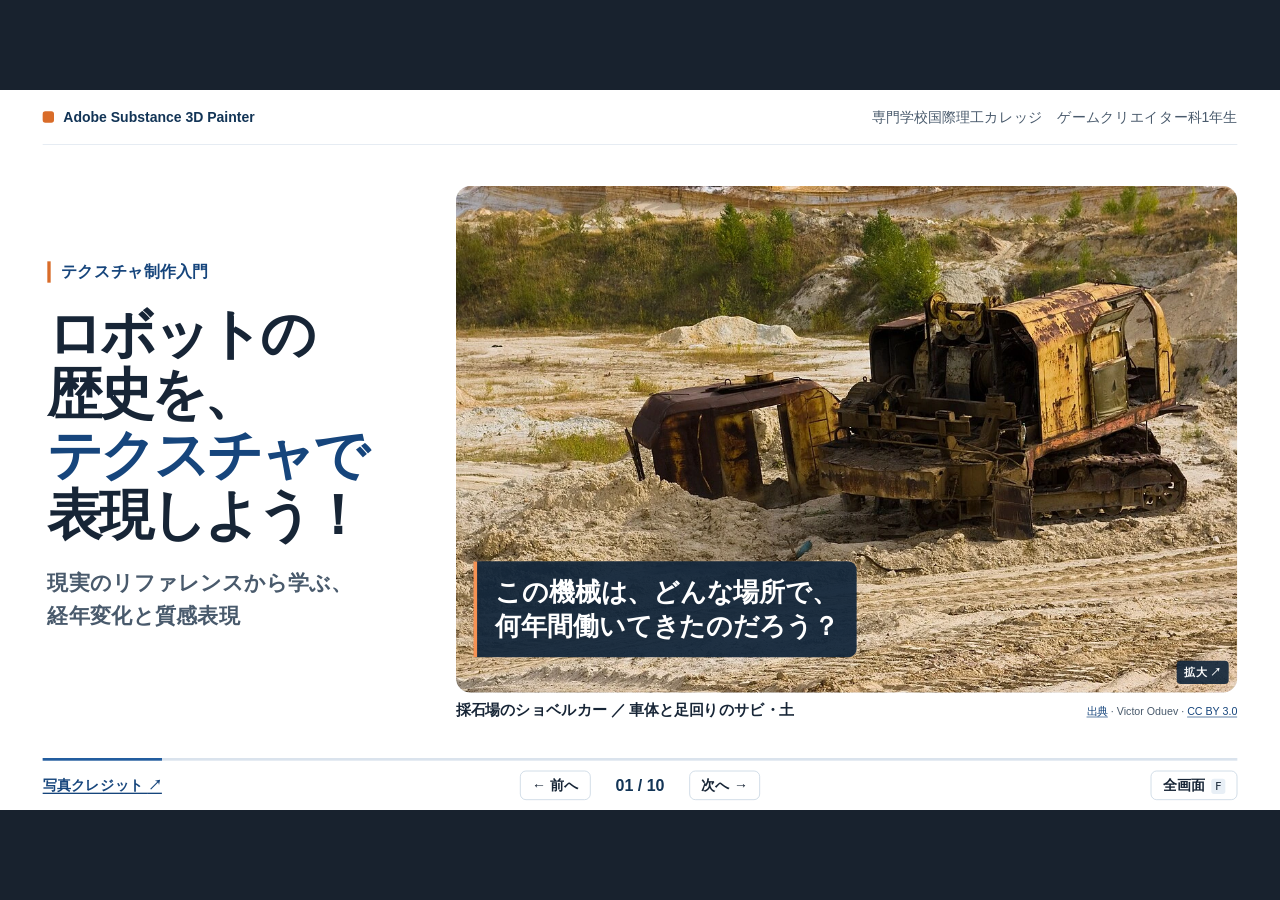
==== index.html @ 0c0b5a68 "Publish robot texture lesson" ====
<!doctype html>
<html lang="ja">
<head>
  <meta charset="utf-8">
  <meta name="viewport" content="width=device-width, initial-scale=1">
  <title>ロボットの歴史を、テクスチャで表現しよう！</title>
  <link rel="stylesheet" href="styles.css">
  <script defer src="photos.js"></script>
  <script defer src="lesson.js"></script>
  <script defer src="app.js"></script>
</head>
<body>
  <main id="viewport" aria-label="Substance 3D Painter 授業スライド">
    <div id="stage">
      <header class="masthead">
        <span class="course"><span class="brand-mark" aria-hidden="true"></span>Adobe Substance 3D Painter</span>
        <span>専門学校国際理工カレッジ　ゲームクリエイター科1年生</span>
      </header>
      <div id="slides"></div>
      <footer class="toolbar">
        <progress id="progress" max="10" value="1" aria-label="スライドの進行状況"></progress>
        <div class="toolbar-row">
          <a href="credits.html" target="_blank" rel="noopener">写真クレジット <span aria-hidden="true">↗</span></a>
          <nav aria-label="スライド操作">
            <button type="button" id="prev">← 前へ</button>
            <output id="counter" aria-live="polite">01 / 10</output>
            <button type="button" id="next">次へ →</button>
          </nav>
          <button type="button" id="fullscreen">全画面 <kbd>F</kbd></button>
        </div>
      </footer>
      <dialog id="photo-dialog" aria-labelledby="photo-title">
        <form method="dialog"><button type="submit" autofocus>写真を閉じる <kbd>Esc</kbd></button></form>
        <figure id="photo-preview"></figure>
      </dialog>
    </div>
  </main>
</body>
</html>
---- styles.css ----
:root {
  color-scheme: light;
  font-family: "BIZ UDPGothic", "Yu Gothic UI", "Meiryo", sans-serif;
  color: #172536;
  background: #18222e;
  --blue: #16457c;
  --blue-dark: #123456;
  --orange: #9c430b;
  --soft-orange: #fff1e6;
  --soft-blue: #edf4fb;
  --muted: #495a6c;
  --line: #dae3ed;
}
* { box-sizing: border-box; }
body { margin: 0; overflow: hidden; }
h1, h2, h3, p, figure, dl, dd { margin: 0; }
button, a { -webkit-tap-highlight-color: transparent; }
button { font: inherit; color: inherit; cursor: pointer; }
a { color: var(--blue); text-underline-offset: .18em; }
button:focus-visible, a:focus-visible { outline: 4px solid #c45a16; outline-offset: 3px; }
[hidden] { display: none !important; }
#viewport { position: fixed; inset: 0; overflow: hidden; }
#stage {
  position: absolute; top: 50%; left: 50%; width: 1920px; height: 1080px;
  transform: translate(-50%, -50%) scale(var(--scale, 1));
  background: #fff;
}
@supports (transform: scale(calc(100vw / 1920px))) {
  #stage {
    transform: translate(-50%, -50%) scale(min(calc(100vw / 1920px), calc(100vh / 1080px)));
  }
}
.masthead {
  position: absolute; inset: 0 64px auto; height: 82px;
  display: flex; align-items: center; justify-content: space-between;
  border-bottom: 1px solid var(--line); color: var(--muted); font-size: 21px;
}
.course { display: flex; align-items: center; gap: 14px; color: var(--blue-dark); font-weight: 700; }
.brand-mark { width: 17px; height: 17px; border-radius: 4px; background: #d96c29; }
.slide { position: absolute; inset: 106px 64px 89px; overflow: hidden; }
.eyebrow { font-size: 24px; font-weight: 700; color: var(--blue); }
.slide-heading .eyebrow { margin-bottom: 9px; }
.slide-heading h2 { font-size: 60px; line-height: 1.16; letter-spacing: -.028em; }
.lead { font-size: 33px; line-height: 1.42; font-weight: 650; }
.toolbar { position: absolute; inset: auto 64px 0; height: 78px; }
.toolbar progress {
  display: block; width: 100%; height: 4px; appearance: none;
  border: none; background: var(--line); color: #235d9f;
}
progress::-webkit-progress-bar { background: var(--line); }
progress::-webkit-progress-value { background: #235d9f; }
.toolbar-row { height: 74px; display: grid; grid-template-columns: 1fr auto 1fr; align-items: center; }
.toolbar-row > a { justify-self: start; font-size: 21px; font-weight: 700; }
.toolbar nav { display: flex; align-items: center; gap: 18px; }
.toolbar button, #photo-dialog button[type="submit"] {
  border: 1px solid #bdcddd; border-radius: 9px; background: #fff;
  padding: 8px 17px; font-size: 21px; font-weight: 700; line-height: 1.25;
}
.toolbar button:hover, #photo-dialog button[type="submit"]:hover { background: var(--soft-blue); }
.toolbar output { color: var(--blue-dark); min-width: 112px; text-align: center; font-size: 24px; font-variant-numeric: tabular-nums; font-weight: 750; }
#fullscreen { justify-self: end; }
kbd { font: .78em ui-monospace, monospace; margin-left: 4px; padding: .12em .35em; border-radius: 4px; background: #e8eff6; }

.photo-frame { display: block; position: relative; width: 100%; padding: 0; border: 0; overflow: hidden; background: #e6edf4; }
.photo-frame img { display: block; width: 100%; height: 100%; object-fit: cover; }
.zoom-label {
  position: absolute; bottom: 13px; right: 13px; padding: 6px 11px;
  border-radius: 6px; color: #fff; background: #12263be8; font-size: 17px; font-weight: 700;
}
figure small { display: block; font-size: 16px; line-height: 1.3; color: var(--muted); }
.photo-frame:focus-visible { outline-offset: -6px; }

.cover { display: grid; grid-template-columns: 584px minmax(0, 1fr); gap: 36px; align-items: center; }
.cover-copy { padding: 0 0 27px 7px; }
.cover-copy .eyebrow { padding-left: 15px; border-left: 5px solid #d96c29; margin-bottom: 33px; }
.cover h1 { font-size: 82px; line-height: 1.10; letter-spacing: -.052em; font-weight: 800; }
.cover h1 span { color: var(--blue); }
.cover-subtitle { margin-top: 32px; font-size: 32px; font-weight: 700; line-height: 1.53; color: var(--muted); }
.cover-figure { position: relative; margin-bottom: 8px; }
.cover-photo { height: 760px; border-radius: 22px; }
.cover-photo img { object-position: 70% 50%; }
.hero-question {
  position: absolute; bottom: 94px; left: 26px; padding: 20px 27px;
  border-left: 6px solid #f69253; border-radius: 0 13px 13px 0; pointer-events: none;
  background: #12263bef; color: white; font-size: 39px; font-weight: 750; line-height: 1.34;
}
.cover figcaption { display: flex; flex-wrap: wrap; justify-content: space-between; align-items: baseline; gap: 8px 20px; padding-top: 11px; font-size: 22px; font-weight: 700; }
.cover figcaption small { font-weight: 500; }

.setup .lead { margin-top: 23px; }
.setup-grid { display: grid; grid-template-columns: 1.47fr 1fr; gap: 29px; margin-top: 30px; }
table { width: 100%; border-spacing: 0; border-collapse: separate; overflow: hidden; border: 1px solid var(--line); border-radius: 14px; }
thead th { background: var(--blue-dark); color: white; }
.environment-table th, .environment-table td { padding: 25px 22px; text-align: left; font-size: 32px; line-height: 1.23; }
.environment-table tbody tr:nth-child(even), .comparison tbody tr:nth-child(even) { background: #f3f7fb; }
.environment-table tbody th, .environment-table tbody td, .comparison tbody th, .comparison td { border-top: 1px solid var(--line); }
.environment-table tbody th { color: var(--blue-dark); white-space: nowrap; }
.principle { display: flex; flex-direction: column; justify-content: center; padding: 31px 38px 33px; background: var(--soft-orange); border-radius: 15px; }
.principle .eyebrow { color: var(--orange); }
.principle-question { color: var(--orange); font-size: 70px; line-height: 1.12; font-weight: 800; letter-spacing: -.035em; margin: 24px 0; }
.principle > p:last-child { font-size: 32px; line-height: 1.38; font-weight: 650; }

.case-context { display: grid; grid-template-columns: 570px 1fr; gap: 22px; margin: 22px 0 25px; }
.history, .finishes { border-radius: 13px; padding: 16px 22px 18px; }
.history { background: var(--soft-blue); border-left: 5px solid #3972ab; }
.finishes { background: var(--soft-orange); border-left: 5px solid #cf6220; }
.case-context h3 { font-size: 23px; color: var(--blue); margin-bottom: 8px; }
.finishes h3 { color: var(--orange); }
.history p, .finishes li { font-size: 28px; line-height: 1.34; font-weight: 650; }
.finishes ul { display: flex; flex-wrap: wrap; gap: 7px 22px; padding: 0; margin: 0; list-style: none; }
.finishes li::before { content: "•"; color: var(--orange); font-weight: 800; margin-right: .28em; }
.photo-grid { display: grid; grid-template-columns: repeat(3, minmax(0, 1fr)); gap: 22px; }
.photo-card { overflow: hidden; border-radius: 15px; background: #f4f7fa; border: 1px solid var(--line); }
.photo-card .photo-frame { height: 410px; }
.photo-card .portrait img { object-fit: contain; }
.photo-card .fire-truck img { object-position: 50% 90%; }
.photo-card .boat img { object-position: 95% 50%; }
.photo-card .burned img { object-position: 48% 56%; }
.photo-card .armoured img { object-position: 28% 50%; }
.photo-card figcaption { min-height: 144px; padding: 13px 17px 11px; }
.photo-card h3 { font-size: 30px; letter-spacing: -.027em; line-height: 1.22; }
.photo-card p { margin-top: 6px; min-height: 62px; color: var(--muted); font-size: 25px; font-weight: 650; line-height: 1.23; }
.photo-card small { margin-top: 4px; overflow-wrap: anywhere; }

.compare-intro { margin: 20px 0; display: flex; align-items: center; justify-content: space-between; gap: 25px; }
.legend { display: flex; gap: 25px; color: var(--muted); font-size: 24px; font-weight: 700; }
.comparison { table-layout: fixed; }
.comparison th, .comparison td { padding: 13px 18px; text-align: center; font-size: 33px; line-height: 1.25; font-weight: 700; }
.comparison thead th { font-size: 28px; padding: 17px 18px; }
.comparison th:first-child { text-align: left; width: 290px; padding-left: 25px; }
.comparison tbody th { color: var(--blue-dark); }
.level-2 { color: #97400c; }
.comparison .level-2 { background: #ffeddf; }
.level-1 { color: #235d9f; }
.level-0 { color: #65788a; }
.compare-note { font-size: 28px; color: var(--muted); font-weight: 650; margin-top: 19px; }

.observation-steps {
  display: grid; grid-template-columns: repeat(5, max-content); justify-content: space-between; gap: 10px;
  margin: 19px 0 22px; padding: 14px 21px; background: var(--soft-blue); border-radius: 12px; list-style: none; counter-reset: step;
}
.observation-steps li { display: flex; align-items: center; gap: 12px; font-size: 28px; font-weight: 750; color: var(--blue-dark); }
.observation-steps li::before {
  counter-increment: step; content: counter(step); width: 37px; height: 37px; border-radius: 50%;
  display: grid; place-items: center; font-size: 21px; background: var(--blue); color: #fff;
}
.observe-grid { display: grid; grid-template-columns: 1.08fr 1fr; gap: 24px; }
.observe-photos { display: grid; grid-template-columns: 1.34fr 1fr; gap: 12px; min-width: 0; }
.observe-photos figure { min-width: 0; border-radius: 13px; background: #f4f7fa; overflow: hidden; }
.observe-photos .photo-frame { height: 402px; }
.observe-photos .photo-frame img { position: absolute; height: auto; max-width: none; }
.detail-paint img { width: 134%; left: -12%; top: -4%; }
.detail-track img { width: 250%; left: -125%; top: -12%; }
.observe-photos figcaption { padding: 14px 14px 10px; }
.observe-photos figcaption strong { display: block; font-size: 22px; line-height: 1.3; }
.observe-photos small { margin-top: 6px; }
.pin { position: absolute; display: grid; place-items: center; width: 38px; height: 38px; border: 3px solid white; border-radius: 50%; color: #fff; background: #174578; box-shadow: 0 0 0 2px #172536; font-size: 21px; font-weight: 800; transform: translate(-50%, -50%); }
.pin-a { left: 24%; top: 46%; }
.pin-b { left: 64%; top: 24%; }
.pin-c { left: 61%; top: 63%; }
.painter { background: var(--soft-blue); border-radius: 13px; padding: 19px 22px 17px; }
.painter h3 { font-size: 34px; color: var(--blue-dark); margin-bottom: 7px; }
.painter dl div { display: grid; grid-template-columns: 202px 1fr; gap: 10px; padding: 10px 0; border-bottom: 1px solid #cbdcec; }
.painter dl div:last-child { border-bottom: 0; }
.painter dt { font-size: 23px; color: var(--blue); font-weight: 800; }
.painter dd { font-size: 26px; font-weight: 650; line-height: 1.26; }
.observe-notes { display: flex; gap: 25px; margin-top: 17px; }
.observe-notes p { background: var(--soft-orange); padding: 11px 17px; flex: 1; border-radius: 8px; font-size: 23px; font-weight: 700; color: #773a17; }

.task .lead { margin-top: 20px; }
.assignment-grid { display: grid; grid-template-columns: 1.15fr 1fr; gap: 25px; margin-top: 23px; }
.assignment-plan, .assignment-refs { padding: 27px 32px; border-radius: 15px; }
.assignment-plan { background: var(--soft-blue); }
.assignment-refs { background: var(--soft-orange); }
.assignment-grid h3 { color: var(--blue-dark); font-size: 38px; }
.assignment-refs h3 { color: var(--orange); }
.assignment-plan ol { margin: 15px 0 0; padding: 0; counter-reset: assign; list-style: none; }
.assignment-plan li { display: grid; grid-template-columns: 53px 300px 1fr; align-items: center; gap: 8px; font-size: 31px; line-height: 1.24; min-height: 76px; border-bottom: 1px solid #cadbec; }
.assignment-plan li:last-child { border-bottom: 0; }
.assignment-plan li::before { counter-increment: assign; content: counter(assign, decimal-leading-zero); font-weight: 800; color: var(--blue); font-variant-numeric: tabular-nums; }
.assignment-plan li span { color: var(--muted); font-size: 26px; }
.quantity { display: flex; gap: 14px; align-items: baseline; color: var(--orange); font-weight: 800; margin: 0 0 9px; }
.quantity strong { font-size: 112px; line-height: 1.08; }
.quantity span { font-size: 44px; }
.assignment-refs > p:not(.quantity), .example p { font-size: 30px; font-weight: 650; line-height: 1.3; }
.example { margin-top: 22px; border-top: 1px solid #e2c4ac; padding-top: 13px; }
.example span { display: block; color: var(--orange); font-weight: 700; font-size: 21px; margin-bottom: 4px; }
.closing { margin-top: 27px; padding: 24px 30px; background: var(--blue-dark); color: white; border-radius: 12px; font-size: 51px; text-align: center; font-weight: 800; letter-spacing: -.035em; }

#photo-dialog {
  position: fixed; inset: 0; margin: auto; width: min(86vw, 1590px); height: min(90vh, 960px);
  max-width: none; max-height: none; background: white; color: #172536;
  padding: clamp(12px, 1.4vw, 26px); border: none; border-radius: 18px;
}
#photo-dialog[open] { display: grid; grid-template-rows: auto minmax(0, 1fr); gap: 10px; }
#photo-dialog::backdrop { background: #0c192be0; }
#photo-dialog form { text-align: right; }
#photo-dialog button[type="submit"] { font-size: clamp(14px, 1.15vw, 21px); }
#photo-preview { display: grid; grid-template-rows: minmax(0, 1fr) auto; gap: 8px; }
#photo-preview img { display: block; width: 100%; height: 100%; min-height: 0; object-fit: contain; background: #edf4fa; border-radius: 12px; }
#photo-preview h2 { font-size: clamp(18px, 1.8vw, 34px); }
#photo-preview p { font-size: clamp(15px, 1.4vw, 27px); margin: 4px 0; }
#photo-preview small { font-size: clamp(12px, 1.1vw, 20px); }
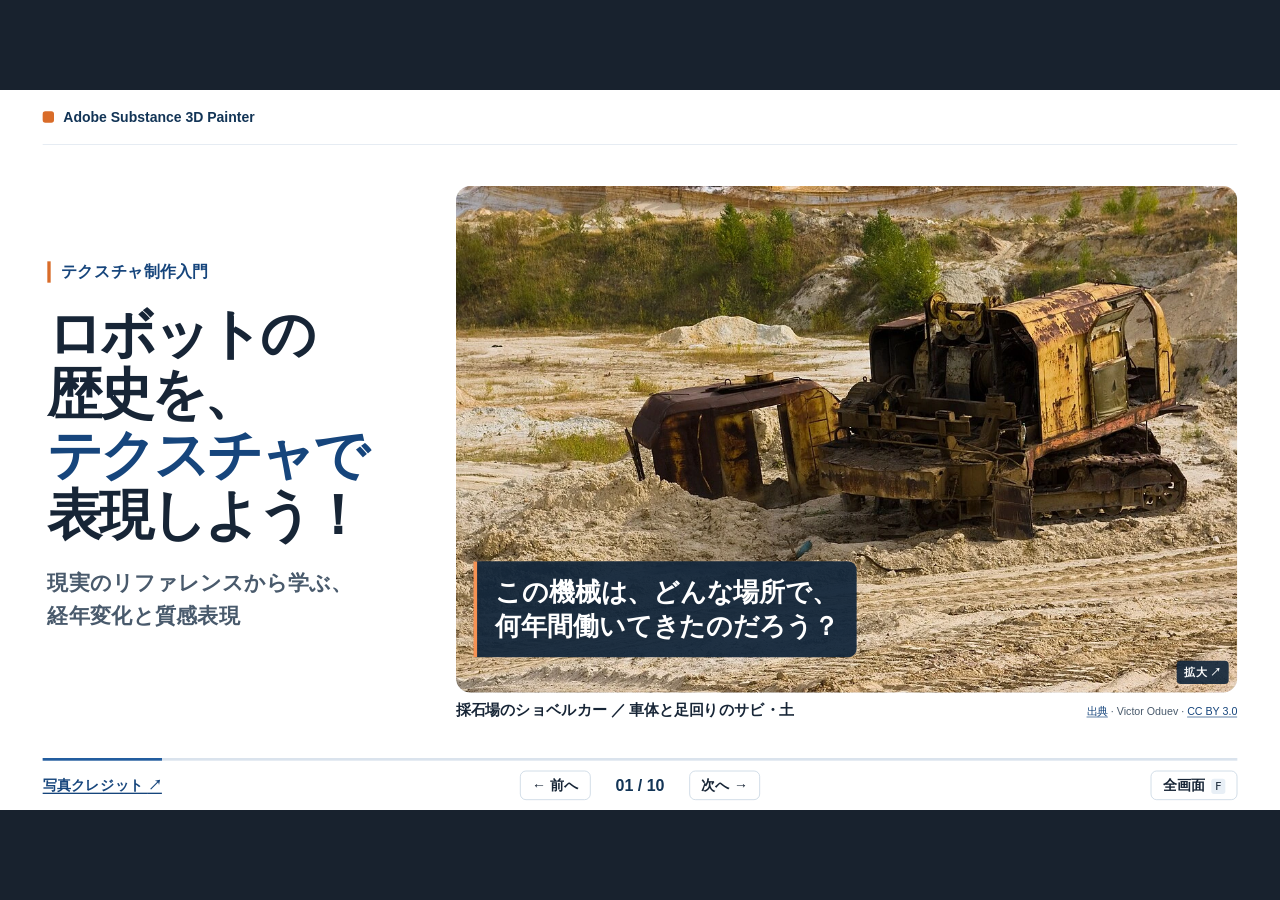
==== commit a1fd32a5: "Revise lesson header and reference photo count" ====
--- a/index.html
+++ b/index.html
@@ -4,6 +4,7 @@
   <meta charset="utf-8">
   <meta name="viewport" content="width=device-width, initial-scale=1">
   <title>ロボットの歴史を、テクスチャで表現しよう！</title>
+  <link rel="icon" href="data:,">
   <link rel="stylesheet" href="styles.css">
   <script defer src="photos.js"></script>
   <script defer src="lesson.js"></script>
@@ -14,7 +15,6 @@
     <div id="stage">
       <header class="masthead">
         <span class="course"><span class="brand-mark" aria-hidden="true"></span>Adobe Substance 3D Painter</span>
-        <span>専門学校国際理工カレッジ　ゲームクリエイター科1年生</span>
       </header>
       <div id="slides"></div>
       <footer class="toolbar">
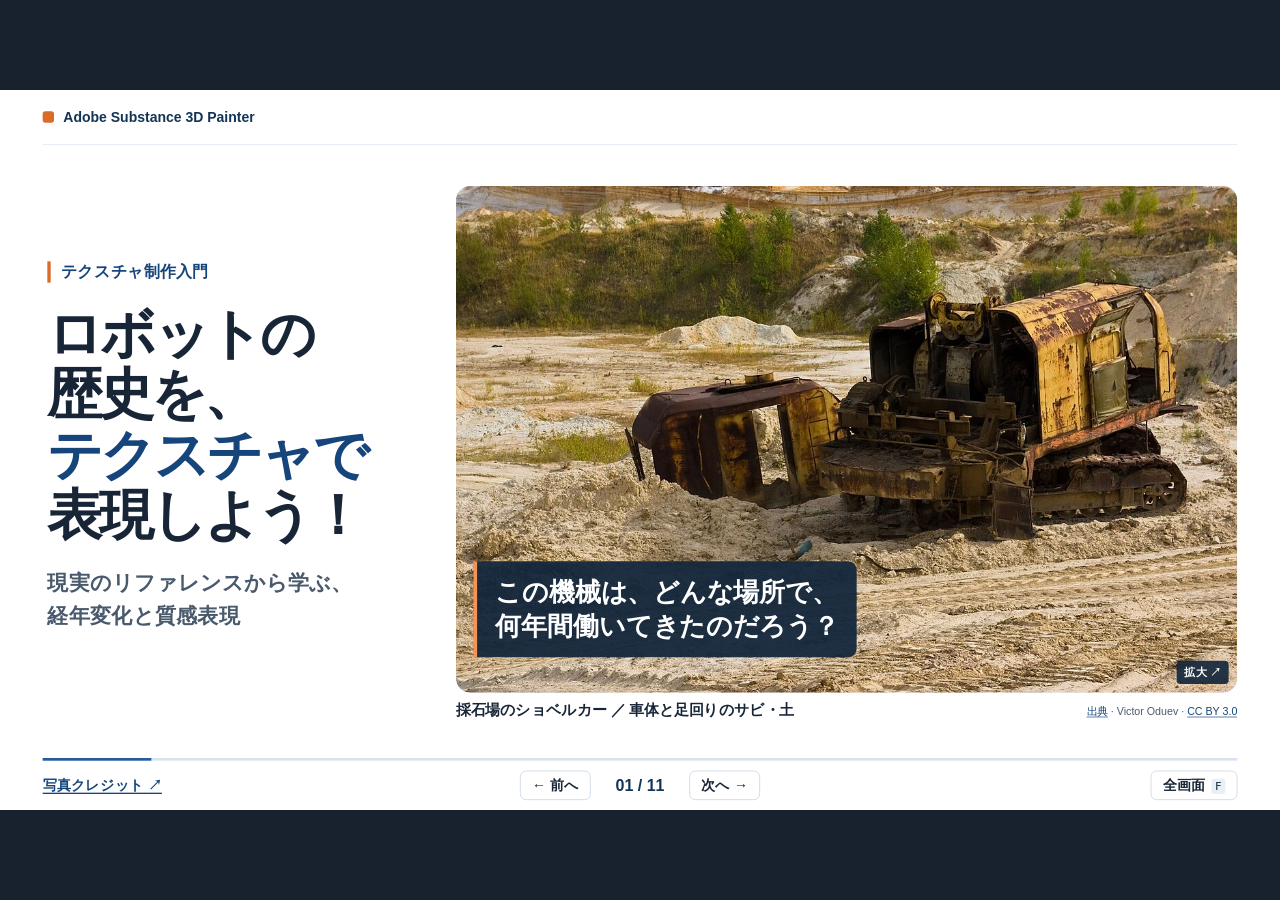
==== commit 412ed23e: "Add reference photo requirements slide" ====
--- a/index.html
+++ b/index.html
@@ -5,10 +5,10 @@
   <meta name="viewport" content="width=device-width, initial-scale=1">
   <title>ロボットの歴史を、テクスチャで表現しよう！</title>
   <link rel="icon" href="data:,">
-  <link rel="stylesheet" href="styles.css">
+  <link rel="stylesheet" href="styles.css?v=2">
   <script defer src="photos.js"></script>
-  <script defer src="lesson.js"></script>
-  <script defer src="app.js"></script>
+  <script defer src="lesson.js?v=2"></script>
+  <script defer src="app.js?v=2"></script>
 </head>
 <body>
   <main id="viewport" aria-label="Substance 3D Painter 授業スライド">
@@ -18,12 +18,12 @@
       </header>
       <div id="slides"></div>
       <footer class="toolbar">
-        <progress id="progress" max="10" value="1" aria-label="スライドの進行状況"></progress>
+        <progress id="progress" aria-label="スライドの進行状況"></progress>
         <div class="toolbar-row">
           <a href="credits.html" target="_blank" rel="noopener">写真クレジット <span aria-hidden="true">↗</span></a>
           <nav aria-label="スライド操作">
             <button type="button" id="prev">← 前へ</button>
-            <output id="counter" aria-live="polite">01 / 10</output>
+            <output id="counter" aria-live="polite"></output>
             <button type="button" id="next">次へ →</button>
           </nav>
           <button type="button" id="fullscreen">全画面 <kbd>F</kbd></button>
--- a/styles.css
+++ b/styles.css
@@ -187,6 +187,29 @@
 .example span { display: block; color: var(--orange); font-weight: 700; font-size: 21px; margin-bottom: 4px; }
 .closing { margin-top: 27px; padding: 24px 30px; background: var(--blue-dark); color: white; border-radius: 12px; font-size: 51px; text-align: center; font-weight: 800; letter-spacing: -.035em; }
 
+.reference-grid { display: grid; grid-template-columns: 475px 1fr; gap: 28px; margin-top: 29px; }
+.reference-total {
+  display: flex; flex-direction: column; justify-content: center;
+  padding: 38px; background: var(--soft-orange); border-radius: 15px; color: var(--orange);
+}
+.reference-count-label { font-size: 30px; font-weight: 750; }
+.reference-total .quantity strong { font-size: 150px; }
+.reference-total .quantity span { font-size: 39px; }
+.reference-rule { border-top: 1px solid #dfbaa0; margin-top: 24px; padding-top: 23px; font-size: 36px; line-height: 1.4; font-weight: 700; }
+.reference-purposes { display: grid; gap: 10px; margin: 0; padding: 0; list-style: none; counter-reset: purpose; }
+.reference-purposes li {
+  display: grid; grid-template-columns: 55px 1fr auto; align-items: center; gap: 16px;
+  min-height: 131px; padding: 12px 24px; background: var(--soft-blue); border-radius: 12px;
+}
+.reference-purposes li::before {
+  counter-increment: purpose; content: counter(purpose);
+  display: grid; place-items: center; width: 49px; height: 49px;
+  background: var(--blue); color: white; border-radius: 50%; font-size: 30px; font-weight: 800;
+}
+.reference-purposes h3 { color: var(--blue-dark); font-size: 36px; line-height: 1.2; }
+.reference-purposes p { margin-top: 7px; color: var(--muted); font-size: 30px; line-height: 1.3; }
+.reference-purposes li > span { color: var(--blue-dark); font-size: 33px; font-weight: 800; white-space: nowrap; }
+
 #photo-dialog {
   position: fixed; inset: 0; margin: auto; width: min(86vw, 1590px); height: min(90vh, 960px);
   max-width: none; max-height: none; background: white; color: #172536;
